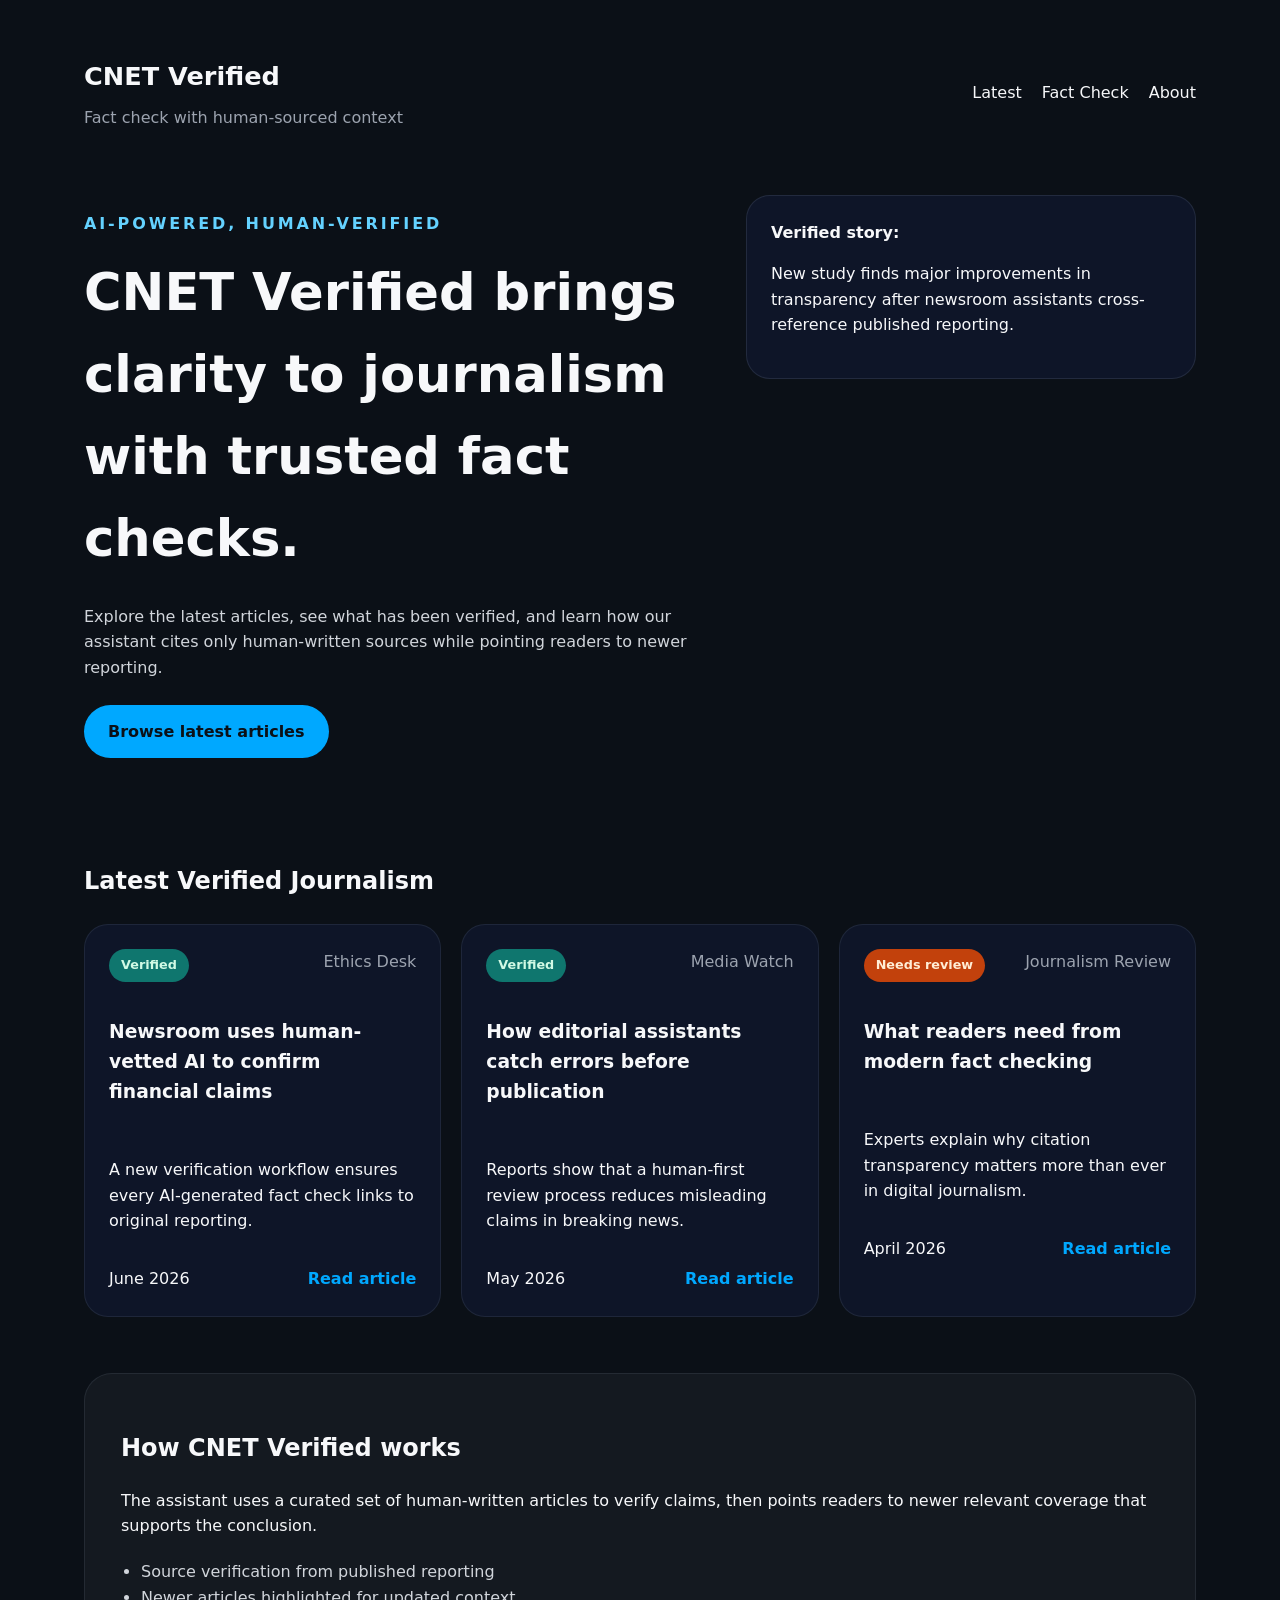
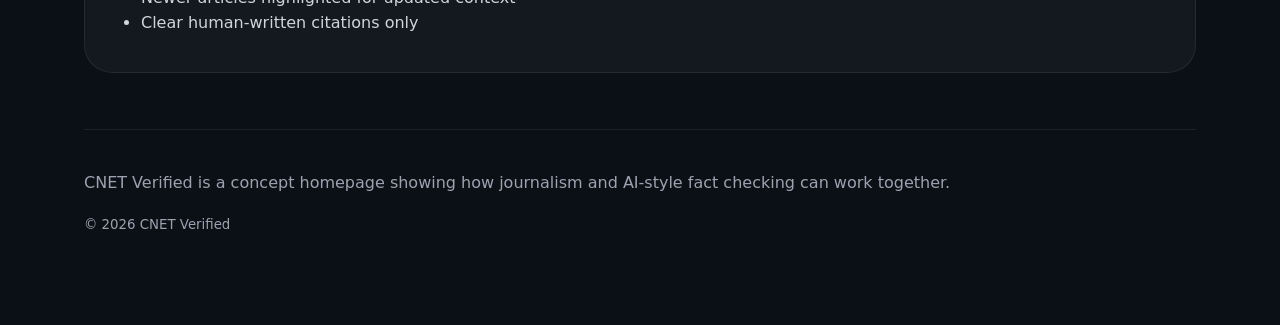
==== index.html @ 5699f8e9 "Updates" ====
<!DOCTYPE html><html lang="en"><head><meta charSet="utf-8"/><meta name="viewport" content="width=device-width, initial-scale=1"/><link rel="stylesheet" href="/_next/static/css/9b09303261e4e74f.css" data-precedence="next"/><link rel="preload" as="script" fetchPriority="low" href="/_next/static/chunks/webpack-41326cdcaf341755.js"/><script src="/_next/static/chunks/4bd1b696-2bfa57da125389e3.js" async=""></script><script src="/_next/static/chunks/587-c7f2815ecf19825a.js" async=""></script><script src="/_next/static/chunks/main-app-34743f701839924a.js" async=""></script><title>CNET Verified</title><meta name="description" content="AI-assisted fact checking for journalism using human-written sources."/><script src="/_next/static/chunks/polyfills-42372ed130431b0a.js" noModule=""></script></head><body><main><header class="header"><div class="brand"><span class="logo">CNET Verified</span><p>Fact check with human-sourced context</p></div><nav class="nav"><a href="#latest">Latest</a><a href="#factcheck">Fact Check</a><a href="#about">About</a></nav></header><section class="hero"><div><p class="eyebrow">AI-powered, human-verified</p><h1>CNET Verified brings clarity to journalism with trusted fact checks.</h1><p class="hero-copy">Explore the latest articles, see what has been verified, and learn how our assistant cites only human-written sources while pointing readers to newer reporting.</p><a class="button" href="https://www.cnet.com/">Browse latest articles</a></div><div class="hero-card"><strong>Verified story:</strong><p>New study finds major improvements in transparency after newsroom assistants cross-reference published reporting.</p></div></section><section class="section" id="latest"><h2>Latest Verified Journalism</h2><div class="article-grid"><article class="card"><div class="card-top"><span class="tag verified">Verified</span><span class="source">Ethics Desk</span></div><h3>Newsroom uses human-vetted AI to confirm financial claims</h3><p>A new verification workflow ensures every AI-generated fact check links to original reporting.</p><div class="card-footer"><span>June 2026</span><a href="#">Read article</a></div></article><article class="card"><div class="card-top"><span class="tag verified">Verified</span><span class="source">Media Watch</span></div><h3>How editorial assistants catch errors before publication</h3><p>Reports show that a human-first review process reduces misleading claims in breaking news.</p><div class="card-footer"><span>May 2026</span><a href="#">Read article</a></div></article><article class="card"><div class="card-top"><span class="tag pending">Needs review</span><span class="source">Journalism Review</span></div><h3>What readers need from modern fact checking</h3><p>Experts explain why citation transparency matters more than ever in digital journalism.</p><div class="card-footer"><span>April 2026</span><a href="#">Read article</a></div></article></div></section><section class="factcheck" id="factcheck"><h2>How CNET Verified works</h2><p>The assistant uses a curated set of human-written articles to verify claims, then points readers to newer relevant coverage that supports the conclusion.</p><ul><li>Source verification from published reporting</li><li>Newer articles highlighted for updated context</li><li>Clear human-written citations only</li></ul></section><footer class="footer" id="about"><p>CNET Verified is a concept homepage showing how journalism and AI-style fact checking can work together.</p><small>© 2026 CNET Verified</small></footer></main><script src="/_next/static/chunks/webpack-41326cdcaf341755.js" async=""></script><script>(self.__next_f=self.__next_f||[]).push([0])</script><script>self.__next_f.push([1,"1:\"$Sreact.fragment\"\n2:I[5244,[],\"\"]\n3:I[3866,[],\"\"]\n4:I[6213,[],\"OutletBoundary\"]\n7:I[6213,[],\"ViewportBoundary\"]\n9:I[6213,[],\"MetadataBoundary\"]\nb:I[4835,[],\"\"]\n:HL[\"/_next/static/css/9b09303261e4e74f.css\",\"style\"]\n"])</script><script>self.__next_f.push([1,"0:{\"P\":null,\"b\":\"xhKhXWisVHiMoPMB_paFF\",\"p\":\"\",\"c\":[\"\",\"\"],\"i\":false,\"f\":[[[\"\",{\"children\":[\"__PAGE__\",{}]},\"$undefined\",\"$undefined\",true],[\"\",[\"$\",\"$1\",\"c\",{\"children\":[[[\"$\",\"link\",\"0\",{\"rel\":\"stylesheet\",\"href\":\"/_next/static/css/9b09303261e4e74f.css\",\"precedence\":\"next\",\"crossOrigin\":\"$undefined\",\"nonce\":\"$undefined\"}]],[\"$\",\"html\",null,{\"lang\":\"en\",\"children\":[\"$\",\"body\",null,{\"children\":[\"$\",\"$L2\",null,{\"parallelRouterKey\":\"children\",\"error\":\"$undefined\",\"errorStyles\":\"$undefined\",\"errorScripts\":\"$undefined\",\"template\":[\"$\",\"$L3\",null,{}],\"templateStyles\":\"$undefined\",\"templateScripts\":\"$undefined\",\"notFound\":[[[\"$\",\"title\",null,{\"children\":\"404: This page could not be found.\"}],[\"$\",\"div\",null,{\"style\":{\"fontFamily\":\"system-ui,\\\"Segoe UI\\\",Roboto,Helvetica,Arial,sans-serif,\\\"Apple Color Emoji\\\",\\\"Segoe UI Emoji\\\"\",\"height\":\"100vh\",\"textAlign\":\"center\",\"display\":\"flex\",\"flexDirection\":\"column\",\"alignItems\":\"center\",\"justifyContent\":\"center\"},\"children\":[\"$\",\"div\",null,{\"children\":[[\"$\",\"style\",null,{\"dangerouslySetInnerHTML\":{\"__html\":\"body{color:#000;background:#fff;margin:0}.next-error-h1{border-right:1px solid rgba(0,0,0,.3)}@media (prefers-color-scheme:dark){body{color:#fff;background:#000}.next-error-h1{border-right:1px solid rgba(255,255,255,.3)}}\"}}],[\"$\",\"h1\",null,{\"className\":\"next-error-h1\",\"style\":{\"display\":\"inline-block\",\"margin\":\"0 20px 0 0\",\"padding\":\"0 23px 0 0\",\"fontSize\":24,\"fontWeight\":500,\"verticalAlign\":\"top\",\"lineHeight\":\"49px\"},\"children\":404}],[\"$\",\"div\",null,{\"style\":{\"display\":\"inline-block\"},\"children\":[\"$\",\"h2\",null,{\"style\":{\"fontSize\":14,\"fontWeight\":400,\"lineHeight\":\"49px\",\"margin\":0},\"children\":\"This page could not be found.\"}]}]]}]}]],\"$undefined\",[]],\"forbidden\":\"$undefined\",\"unauthorized\":\"$undefined\"}]}]}]]}],{\"children\":[\"__PAGE__\",[\"$\",\"$1\",\"c\",{\"children\":[[\"$\",\"main\",null,{\"children\":[[\"$\",\"header\",null,{\"className\":\"header\",\"children\":[[\"$\",\"div\",null,{\"className\":\"brand\",\"children\":[[\"$\",\"span\",null,{\"className\":\"logo\",\"children\":\"CNET Verified\"}],[\"$\",\"p\",null,{\"children\":\"Fact check with human-sourced context\"}]]}],[\"$\",\"nav\",null,{\"className\":\"nav\",\"children\":[[\"$\",\"a\",null,{\"href\":\"#latest\",\"children\":\"Latest\"}],[\"$\",\"a\",null,{\"href\":\"#factcheck\",\"children\":\"Fact Check\"}],[\"$\",\"a\",null,{\"href\":\"#about\",\"children\":\"About\"}]]}]]}],[\"$\",\"section\",null,{\"className\":\"hero\",\"children\":[[\"$\",\"div\",null,{\"children\":[[\"$\",\"p\",null,{\"className\":\"eyebrow\",\"children\":\"AI-powered, human-verified\"}],[\"$\",\"h1\",null,{\"children\":\"CNET Verified brings clarity to journalism with trusted fact checks.\"}],[\"$\",\"p\",null,{\"className\":\"hero-copy\",\"children\":\"Explore the latest articles, see what has been verified, and learn how our assistant cites only human-written sources while pointing readers to newer reporting.\"}],[\"$\",\"a\",null,{\"className\":\"button\",\"href\":\"https://www.cnet.com/\",\"children\":\"Browse latest articles\"}]]}],[\"$\",\"div\",null,{\"className\":\"hero-card\",\"children\":[[\"$\",\"strong\",null,{\"children\":\"Verified story:\"}],[\"$\",\"p\",null,{\"children\":\"New study finds major improvements in transparency after newsroom assistants cross-reference published reporting.\"}]]}]]}],[\"$\",\"section\",null,{\"className\":\"section\",\"id\":\"latest\",\"children\":[[\"$\",\"h2\",null,{\"children\":\"Latest Verified Journalism\"}],[\"$\",\"div\",null,{\"className\":\"article-grid\",\"children\":[[\"$\",\"article\",\"a1\",{\"className\":\"card\",\"children\":[[\"$\",\"div\",null,{\"className\":\"card-top\",\"children\":[[\"$\",\"span\",null,{\"className\":\"tag verified\",\"children\":\"Verified\"}],[\"$\",\"span\",null,{\"className\":\"source\",\"children\":\"Ethics Desk\"}]]}],[\"$\",\"h3\",null,{\"children\":\"Newsroom uses human-vetted AI to confirm financial claims\"}],[\"$\",\"p\",null,{\"children\":\"A new verification workflow ensures every AI-generated fact check links to original reporting.\"}],[\"$\",\"div\",null,{\"className\":\"card-footer\",\"children\":[[\"$\",\"span\",null,{\"children\":\"June 2026\"}],[\"$\",\"a\",null,{\"href\":\"#\",\"children\":\"Read article\"}]]}]]}],[\"$\",\"article\",\"a2\",{\"className\":\"card\",\"children\":[[\"$\",\"div\",null,{\"className\":\"card-top\",\"children\":[[\"$\",\"span\",null,{\"className\":\"tag verified\",\"children\":\"Verified\"}],[\"$\",\"span\",null,{\"className\":\"source\",\"children\":\"Media Watch\"}]]}],[\"$\",\"h3\",null,{\"children\":\"How editorial assistants catch errors before publication\"}],[\"$\",\"p\",null,{\"children\":\"Reports show that a human-first review process reduces misleading claims in breaking news.\"}],[\"$\",\"div\",null,{\"className\":\"card-footer\",\"children\":[[\"$\",\"span\",null,{\"children\":\"May 2026\"}],[\"$\",\"a\",null,{\"href\":\"#\",\"children\":\"Read article\"}]]}]]}],[\"$\",\"article\",\"a3\",{\"className\":\"card\",\"children\":[[\"$\",\"div\",null,{\"className\":\"card-top\",\"children\":[[\"$\",\"span\",null,{\"className\":\"tag pending\",\"children\":\"Needs review\"}],[\"$\",\"span\",null,{\"className\":\"source\",\"children\":\"Journalism Review\"}]]}],[\"$\",\"h3\",null,{\"children\":\"What readers need from modern fact checking\"}],[\"$\",\"p\",null,{\"children\":\"Experts explain why citation transparency matters more than ever in digital journalism.\"}],[\"$\",\"div\",null,{\"className\":\"card-footer\",\"children\":[[\"$\",\"span\",null,{\"children\":\"April 2026\"}],[\"$\",\"a\",null,{\"href\":\"#\",\"children\":\"Read article\"}]]}]]}]]}]]}],[\"$\",\"section\",null,{\"className\":\"factcheck\",\"id\":\"factcheck\",\"children\":[[\"$\",\"h2\",null,{\"children\":\"How CNET Verified works\"}],[\"$\",\"p\",null,{\"children\":\"The assistant uses a curated set of human-written articles to verify claims, then points readers to newer relevant coverage that supports the conclusion.\"}],[\"$\",\"ul\",null,{\"children\":[[\"$\",\"li\",null,{\"children\":\"Source verification from published reporting\"}],[\"$\",\"li\",null,{\"children\":\"Newer articles highlighted for updated context\"}],[\"$\",\"li\",null,{\"children\":\"Clear human-written citations only\"}]]}]]}],[\"$\",\"footer\",null,{\"className\":\"footer\",\"id\":\"about\",\"children\":[[\"$\",\"p\",null,{\"children\":\"CNET Verified is a concept homepage showing how journalism and AI-style fact checking can work together.\"}],[\"$\",\"small\",null,{\"children\":\"© 2026 CNET Verified\"}]]}]]}],\"$undefined\",null,[\"$\",\"$L4\",null,{\"children\":[\"$L5\",\"$L6\",null]}]]}],{},null,false]},null,false],[\"$\",\"$1\",\"h\",{\"children\":[null,[\"$\",\"$1\",\"03JcQ2yPoprVr2ww-uQWM\",{\"children\":[[\"$\",\"$L7\",null,{\"children\":\"$L8\"}],null]}],[\"$\",\"$L9\",null,{\"children\":\"$La\"}]]}],false]],\"m\":\"$undefined\",\"G\":[\"$b\",\"$undefined\"],\"s\":false,\"S\":true}\n"])</script><script>self.__next_f.push([1,"8:[[\"$\",\"meta\",\"0\",{\"charSet\":\"utf-8\"}],[\"$\",\"meta\",\"1\",{\"name\":\"viewport\",\"content\":\"width=device-width, initial-scale=1\"}]]\n5:null\n"])</script><script>self.__next_f.push([1,"6:null\na:[[\"$\",\"title\",\"0\",{\"children\":\"CNET Verified\"}],[\"$\",\"meta\",\"1\",{\"name\":\"description\",\"content\":\"AI-assisted fact checking for journalism using human-written sources.\"}]]\n"])</script></body></html>
---- _next/static/css/9b09303261e4e74f.css ----
:root{color-scheme:dark;background:#0b1017;color:#f7f8fa;font-family:Inter,system-ui,-apple-system,BlinkMacSystemFont,Segoe UI,sans-serif}*{box-sizing:border-box}body{margin:0;padding:0;line-height:1.6}main{max-width:1160px;margin:0 auto;padding:32px 24px 64px}.header{display:flex;justify-content:space-between;align-items:center;gap:24px;padding:24px 0}.brand .logo{font-size:1.6rem;font-weight:800}.brand p{margin:8px 0 0;color:#9ca3af}.nav a{color:#f7f8fa;text-decoration:none;margin-left:20px}.hero{display:grid;grid-template-columns:1.4fr 1fr;grid-gap:32px;gap:32px;align-items:start;padding:40px 0 60px}.eyebrow{text-transform:uppercase;letter-spacing:.18em;color:#64d2ff;font-weight:700;margin-bottom:16px}.hero h1{font-size:clamp(2.5rem,4vw,4rem);margin:0;max-width:700px}.hero-copy{max-width:620px;color:#d1d5db;margin:24px 0}.button{display:inline-block;background:#00a8ff;color:#0b1017;padding:14px 24px;border-radius:999px;text-decoration:none;font-weight:700}.hero-card{background:rgba(15,23,42,.95);border:1px solid rgba(148,163,184,.15);padding:24px;border-radius:24px}.section{padding-top:24px}.article-grid{display:grid;grid-template-columns:repeat(auto-fit,minmax(280px,1fr));grid-gap:20px;gap:20px;margin-top:24px}.card{background:rgba(15,23,42,.95);border:1px solid rgba(148,163,184,.12);border-radius:24px;padding:24px;display:flex;flex-direction:column;gap:16px}.card-top{display:flex;justify-content:space-between;gap:12px;flex-wrap:wrap}.tag{border-radius:999px;padding:6px 12px;font-size:.8rem;font-weight:700}.verified{background:#0f766e;color:#d1fae5}.pending{background:#c2410c;color:#ffedd5}.source{color:#9ca3af}.card-footer{display:flex;justify-content:space-between;align-items:center}.card-footer a{color:#00a8ff;text-decoration:none;font-weight:700}.factcheck{margin-top:56px;padding:36px;background:rgba(255,255,255,.04);border-radius:28px;border:1px solid rgba(148,163,184,.12)}.factcheck ul{margin:20px 0 0;padding-left:20px;color:#d1d5db}.footer{margin-top:56px;padding:24px 0;border-top:1px solid rgba(148,163,184,.12);color:#9ca3af}
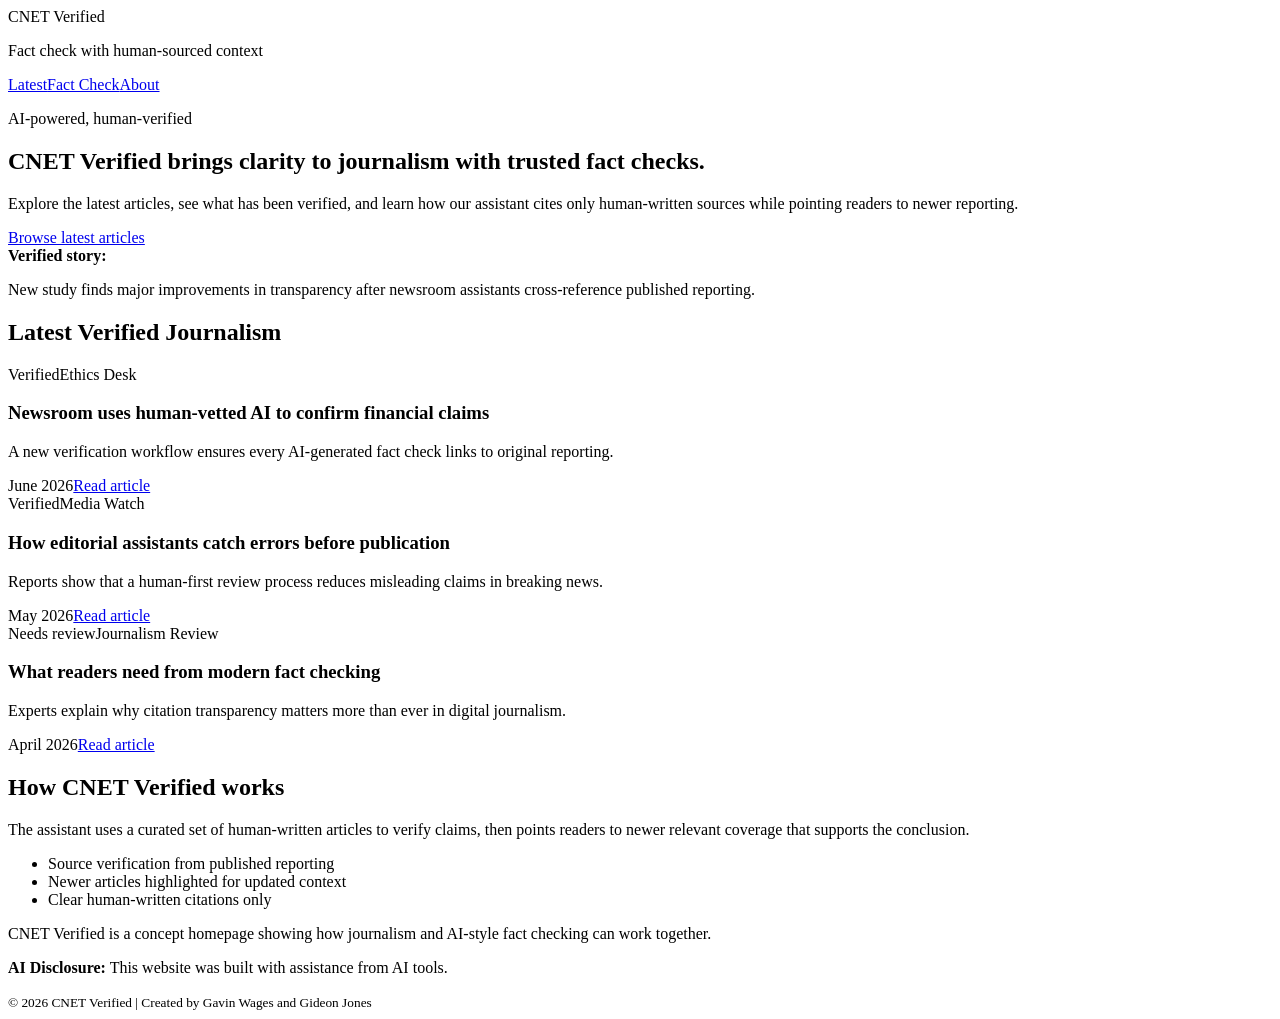
==== commit 2bdf5913: "Updates" ====
--- a/index.html
+++ b/index.html
@@ -1 +1 @@
-<!DOCTYPE html><html lang="en"><head><meta charSet="utf-8"/><meta name="viewport" content="width=device-width, initial-scale=1"/><link rel="stylesheet" href="/_next/static/css/9b09303261e4e74f.css" data-precedence="next"/><link rel="preload" as="script" fetchPriority="low" href="/_next/static/chunks/webpack-41326cdcaf341755.js"/><script src="/_next/static/chunks/4bd1b696-2bfa57da125389e3.js" async=""></script><script src="/_next/static/chunks/587-c7f2815ecf19825a.js" async=""></script><script src="/_next/static/chunks/main-app-34743f701839924a.js" async=""></script><title>CNET Verified</title><meta name="description" content="AI-assisted fact checking for journalism using human-written sources."/><script src="/_next/static/chunks/polyfills-42372ed130431b0a.js" noModule=""></script></head><body><main><header class="header"><div class="brand"><span class="logo">CNET Verified</span><p>Fact check with human-sourced context</p></div><nav class="nav"><a href="#latest">Latest</a><a href="#factcheck">Fact Check</a><a href="#about">About</a></nav></header><section class="hero"><div><p class="eyebrow">AI-powered, human-verified</p><h1>CNET Verified brings clarity to journalism with trusted fact checks.</h1><p class="hero-copy">Explore the latest articles, see what has been verified, and learn how our assistant cites only human-written sources while pointing readers to newer reporting.</p><a class="button" href="https://www.cnet.com/">Browse latest articles</a></div><div class="hero-card"><strong>Verified story:</strong><p>New study finds major improvements in transparency after newsroom assistants cross-reference published reporting.</p></div></section><section class="section" id="latest"><h2>Latest Verified Journalism</h2><div class="article-grid"><article class="card"><div class="card-top"><span class="tag verified">Verified</span><span class="source">Ethics Desk</span></div><h3>Newsroom uses human-vetted AI to confirm financial claims</h3><p>A new verification workflow ensures every AI-generated fact check links to original reporting.</p><div class="card-footer"><span>June 2026</span><a href="#">Read article</a></div></article><article class="card"><div class="card-top"><span class="tag verified">Verified</span><span class="source">Media Watch</span></div><h3>How editorial assistants catch errors before publication</h3><p>Reports show that a human-first review process reduces misleading claims in breaking news.</p><div class="card-footer"><span>May 2026</span><a href="#">Read article</a></div></article><article class="card"><div class="card-top"><span class="tag pending">Needs review</span><span class="source">Journalism Review</span></div><h3>What readers need from modern fact checking</h3><p>Experts explain why citation transparency matters more than ever in digital journalism.</p><div class="card-footer"><span>April 2026</span><a href="#">Read article</a></div></article></div></section><section class="factcheck" id="factcheck"><h2>How CNET Verified works</h2><p>The assistant uses a curated set of human-written articles to verify claims, then points readers to newer relevant coverage that supports the conclusion.</p><ul><li>Source verification from published reporting</li><li>Newer articles highlighted for updated context</li><li>Clear human-written citations only</li></ul></section><footer class="footer" id="about"><p>CNET Verified is a concept homepage showing how journalism and AI-style fact checking can work together.</p><small>© 2026 CNET Verified</small></footer></main><script src="/_next/static/chunks/webpack-41326cdcaf341755.js" async=""></script><script>(self.__next_f=self.__next_f||[]).push([0])</script><script>self.__next_f.push([1,"1:\"$Sreact.fragment\"\n2:I[5244,[],\"\"]\n3:I[3866,[],\"\"]\n4:I[6213,[],\"OutletBoundary\"]\n7:I[6213,[],\"ViewportBoundary\"]\n9:I[6213,[],\"MetadataBoundary\"]\nb:I[4835,[],\"\"]\n:HL[\"/_next/static/css/9b09303261e4e74f.css\",\"style\"]\n"])</script><script>self.__next_f.push([1,"0:{\"P\":null,\"b\":\"xhKhXWisVHiMoPMB_paFF\",\"p\":\"\",\"c\":[\"\",\"\"],\"i\":false,\"f\":[[[\"\",{\"children\":[\"__PAGE__\",{}]},\"$undefined\",\"$undefined\",true],[\"\",[\"$\",\"$1\",\"c\",{\"children\":[[[\"$\",\"link\",\"0\",{\"rel\":\"stylesheet\",\"href\":\"/_next/static/css/9b09303261e4e74f.css\",\"precedence\":\"next\",\"crossOrigin\":\"$undefined\",\"nonce\":\"$undefined\"}]],[\"$\",\"html\",null,{\"lang\":\"en\",\"children\":[\"$\",\"body\",null,{\"children\":[\"$\",\"$L2\",null,{\"parallelRouterKey\":\"children\",\"error\":\"$undefined\",\"errorStyles\":\"$undefined\",\"errorScripts\":\"$undefined\",\"template\":[\"$\",\"$L3\",null,{}],\"templateStyles\":\"$undefined\",\"templateScripts\":\"$undefined\",\"notFound\":[[[\"$\",\"title\",null,{\"children\":\"404: This page could not be found.\"}],[\"$\",\"div\",null,{\"style\":{\"fontFamily\":\"system-ui,\\\"Segoe UI\\\",Roboto,Helvetica,Arial,sans-serif,\\\"Apple Color Emoji\\\",\\\"Segoe UI Emoji\\\"\",\"height\":\"100vh\",\"textAlign\":\"center\",\"display\":\"flex\",\"flexDirection\":\"column\",\"alignItems\":\"center\",\"justifyContent\":\"center\"},\"children\":[\"$\",\"div\",null,{\"children\":[[\"$\",\"style\",null,{\"dangerouslySetInnerHTML\":{\"__html\":\"body{color:#000;background:#fff;margin:0}.next-error-h1{border-right:1px solid rgba(0,0,0,.3)}@media (prefers-color-scheme:dark){body{color:#fff;background:#000}.next-error-h1{border-right:1px solid rgba(255,255,255,.3)}}\"}}],[\"$\",\"h1\",null,{\"className\":\"next-error-h1\",\"style\":{\"display\":\"inline-block\",\"margin\":\"0 20px 0 0\",\"padding\":\"0 23px 0 0\",\"fontSize\":24,\"fontWeight\":500,\"verticalAlign\":\"top\",\"lineHeight\":\"49px\"},\"children\":404}],[\"$\",\"div\",null,{\"style\":{\"display\":\"inline-block\"},\"children\":[\"$\",\"h2\",null,{\"style\":{\"fontSize\":14,\"fontWeight\":400,\"lineHeight\":\"49px\",\"margin\":0},\"children\":\"This page could not be found.\"}]}]]}]}]],\"$undefined\",[]],\"forbidden\":\"$undefined\",\"unauthorized\":\"$undefined\"}]}]}]]}],{\"children\":[\"__PAGE__\",[\"$\",\"$1\",\"c\",{\"children\":[[\"$\",\"main\",null,{\"children\":[[\"$\",\"header\",null,{\"className\":\"header\",\"children\":[[\"$\",\"div\",null,{\"className\":\"brand\",\"children\":[[\"$\",\"span\",null,{\"className\":\"logo\",\"children\":\"CNET Verified\"}],[\"$\",\"p\",null,{\"children\":\"Fact check with human-sourced context\"}]]}],[\"$\",\"nav\",null,{\"className\":\"nav\",\"children\":[[\"$\",\"a\",null,{\"href\":\"#latest\",\"children\":\"Latest\"}],[\"$\",\"a\",null,{\"href\":\"#factcheck\",\"children\":\"Fact Check\"}],[\"$\",\"a\",null,{\"href\":\"#about\",\"children\":\"About\"}]]}]]}],[\"$\",\"section\",null,{\"className\":\"hero\",\"children\":[[\"$\",\"div\",null,{\"children\":[[\"$\",\"p\",null,{\"className\":\"eyebrow\",\"children\":\"AI-powered, human-verified\"}],[\"$\",\"h1\",null,{\"children\":\"CNET Verified brings clarity to journalism with trusted fact checks.\"}],[\"$\",\"p\",null,{\"className\":\"hero-copy\",\"children\":\"Explore the latest articles, see what has been verified, and learn how our assistant cites only human-written sources while pointing readers to newer reporting.\"}],[\"$\",\"a\",null,{\"className\":\"button\",\"href\":\"https://www.cnet.com/\",\"children\":\"Browse latest articles\"}]]}],[\"$\",\"div\",null,{\"className\":\"hero-card\",\"children\":[[\"$\",\"strong\",null,{\"children\":\"Verified story:\"}],[\"$\",\"p\",null,{\"children\":\"New study finds major improvements in transparency after newsroom assistants cross-reference published reporting.\"}]]}]]}],[\"$\",\"section\",null,{\"className\":\"section\",\"id\":\"latest\",\"children\":[[\"$\",\"h2\",null,{\"children\":\"Latest Verified Journalism\"}],[\"$\",\"div\",null,{\"className\":\"article-grid\",\"children\":[[\"$\",\"article\",\"a1\",{\"className\":\"card\",\"children\":[[\"$\",\"div\",null,{\"className\":\"card-top\",\"children\":[[\"$\",\"span\",null,{\"className\":\"tag verified\",\"children\":\"Verified\"}],[\"$\",\"span\",null,{\"className\":\"source\",\"children\":\"Ethics Desk\"}]]}],[\"$\",\"h3\",null,{\"children\":\"Newsroom uses human-vetted AI to confirm financial claims\"}],[\"$\",\"p\",null,{\"children\":\"A new verification workflow ensures every AI-generated fact check links to original reporting.\"}],[\"$\",\"div\",null,{\"className\":\"card-footer\",\"children\":[[\"$\",\"span\",null,{\"children\":\"June 2026\"}],[\"$\",\"a\",null,{\"href\":\"#\",\"children\":\"Read article\"}]]}]]}],[\"$\",\"article\",\"a2\",{\"className\":\"card\",\"children\":[[\"$\",\"div\",null,{\"className\":\"card-top\",\"children\":[[\"$\",\"span\",null,{\"className\":\"tag verified\",\"children\":\"Verified\"}],[\"$\",\"span\",null,{\"className\":\"source\",\"children\":\"Media Watch\"}]]}],[\"$\",\"h3\",null,{\"children\":\"How editorial assistants catch errors before publication\"}],[\"$\",\"p\",null,{\"children\":\"Reports show that a human-first review process reduces misleading claims in breaking news.\"}],[\"$\",\"div\",null,{\"className\":\"card-footer\",\"children\":[[\"$\",\"span\",null,{\"children\":\"May 2026\"}],[\"$\",\"a\",null,{\"href\":\"#\",\"children\":\"Read article\"}]]}]]}],[\"$\",\"article\",\"a3\",{\"className\":\"card\",\"children\":[[\"$\",\"div\",null,{\"className\":\"card-top\",\"children\":[[\"$\",\"span\",null,{\"className\":\"tag pending\",\"children\":\"Needs review\"}],[\"$\",\"span\",null,{\"className\":\"source\",\"children\":\"Journalism Review\"}]]}],[\"$\",\"h3\",null,{\"children\":\"What readers need from modern fact checking\"}],[\"$\",\"p\",null,{\"children\":\"Experts explain why citation transparency matters more than ever in digital journalism.\"}],[\"$\",\"div\",null,{\"className\":\"card-footer\",\"children\":[[\"$\",\"span\",null,{\"children\":\"April 2026\"}],[\"$\",\"a\",null,{\"href\":\"#\",\"children\":\"Read article\"}]]}]]}]]}]]}],[\"$\",\"section\",null,{\"className\":\"factcheck\",\"id\":\"factcheck\",\"children\":[[\"$\",\"h2\",null,{\"children\":\"How CNET Verified works\"}],[\"$\",\"p\",null,{\"children\":\"The assistant uses a curated set of human-written articles to verify claims, then points readers to newer relevant coverage that supports the conclusion.\"}],[\"$\",\"ul\",null,{\"children\":[[\"$\",\"li\",null,{\"children\":\"Source verification from published reporting\"}],[\"$\",\"li\",null,{\"children\":\"Newer articles highlighted for updated context\"}],[\"$\",\"li\",null,{\"children\":\"Clear human-written citations only\"}]]}]]}],[\"$\",\"footer\",null,{\"className\":\"footer\",\"id\":\"about\",\"children\":[[\"$\",\"p\",null,{\"children\":\"CNET Verified is a concept homepage showing how journalism and AI-style fact checking can work together.\"}],[\"$\",\"small\",null,{\"children\":\"© 2026 CNET Verified\"}]]}]]}],\"$undefined\",null,[\"$\",\"$L4\",null,{\"children\":[\"$L5\",\"$L6\",null]}]]}],{},null,false]},null,false],[\"$\",\"$1\",\"h\",{\"children\":[null,[\"$\",\"$1\",\"03JcQ2yPoprVr2ww-uQWM\",{\"children\":[[\"$\",\"$L7\",null,{\"children\":\"$L8\"}],null]}],[\"$\",\"$L9\",null,{\"children\":\"$La\"}]]}],false]],\"m\":\"$undefined\",\"G\":[\"$b\",\"$undefined\"],\"s\":false,\"S\":true}\n"])</script><script>self.__next_f.push([1,"8:[[\"$\",\"meta\",\"0\",{\"charSet\":\"utf-8\"}],[\"$\",\"meta\",\"1\",{\"name\":\"viewport\",\"content\":\"width=device-width, initial-scale=1\"}]]\n5:null\n"])</script><script>self.__next_f.push([1,"6:null\na:[[\"$\",\"title\",\"0\",{\"children\":\"CNET Verified\"}],[\"$\",\"meta\",\"1\",{\"name\":\"description\",\"content\":\"AI-assisted fact checking for journalism using human-written sources.\"}]]\n"])</script></body></html>+<!DOCTYPE html><html lang="en"><head><meta charSet="utf-8"/><meta name="viewport" content="width=device-width, initial-scale=1"/><link rel="stylesheet" href="/cnet-verified/_next/static/css/7ac8077b1e2ccf5b.css" data-precedence="next"/><link rel="preload" as="script" fetchPriority="low" href="/cnet-verified/_next/static/chunks/webpack-8af9878ac2420926.js"/><script src="/cnet-verified/_next/static/chunks/4bd1b696-2bfa57da125389e3.js" async=""></script><script src="/cnet-verified/_next/static/chunks/587-500b49f35cc62f8b.js" async=""></script><script src="/cnet-verified/_next/static/chunks/main-app-34743f701839924a.js" async=""></script><title>CNET Verified</title><meta name="description" content="AI-assisted fact checking for journalism using human-written sources."/><script src="/cnet-verified/_next/static/chunks/polyfills-42372ed130431b0a.js" noModule=""></script></head><body><main><header class="header"><div class="brand"><span class="logo">CNET Verified</span><p>Fact check with human-sourced context</p></div><nav class="nav"><a href="#latest">Latest</a><a href="#factcheck">Fact Check</a><a href="#about">About</a></nav></header><section class="hero"><div><p class="eyebrow">AI-powered, human-verified</p><h1>CNET Verified brings clarity to journalism with trusted fact checks.</h1><p class="hero-copy">Explore the latest articles, see what has been verified, and learn how our assistant cites only human-written sources while pointing readers to newer reporting.</p><a class="button" href="https://www.cnet.com/">Browse latest articles</a></div><div class="hero-card"><strong>Verified story:</strong><p>New study finds major improvements in transparency after newsroom assistants cross-reference published reporting.</p></div></section><section class="section" id="latest"><h2>Latest Verified Journalism</h2><div class="article-grid"><article class="card"><div class="card-top"><span class="tag verified">Verified</span><span class="source">Ethics Desk</span></div><h3>Newsroom uses human-vetted AI to confirm financial claims</h3><p>A new verification workflow ensures every AI-generated fact check links to original reporting.</p><div class="card-footer"><span>June 2026</span><a href="#">Read article</a></div></article><article class="card"><div class="card-top"><span class="tag verified">Verified</span><span class="source">Media Watch</span></div><h3>How editorial assistants catch errors before publication</h3><p>Reports show that a human-first review process reduces misleading claims in breaking news.</p><div class="card-footer"><span>May 2026</span><a href="#">Read article</a></div></article><article class="card"><div class="card-top"><span class="tag pending">Needs review</span><span class="source">Journalism Review</span></div><h3>What readers need from modern fact checking</h3><p>Experts explain why citation transparency matters more than ever in digital journalism.</p><div class="card-footer"><span>April 2026</span><a href="#">Read article</a></div></article></div></section><section class="factcheck" id="factcheck"><h2>How CNET Verified works</h2><p>The assistant uses a curated set of human-written articles to verify claims, then points readers to newer relevant coverage that supports the conclusion.</p><ul><li>Source verification from published reporting</li><li>Newer articles highlighted for updated context</li><li>Clear human-written citations only</li></ul></section><footer class="footer" id="about"><p>CNET Verified is a concept homepage showing how journalism and AI-style fact checking can work together.</p><p class="ai-notice"><strong>AI Disclosure:</strong> This website was built with assistance from AI tools.</p><small>© 2026 CNET Verified | Created by Gavin Wages and Gideon Jones</small></footer></main><script src="/cnet-verified/_next/static/chunks/webpack-8af9878ac2420926.js" async=""></script><script>(self.__next_f=self.__next_f||[]).push([0])</script><script>self.__next_f.push([1,"1:\"$Sreact.fragment\"\n2:I[5244,[],\"\"]\n3:I[3866,[],\"\"]\n4:I[6213,[],\"OutletBoundary\"]\n7:I[6213,[],\"ViewportBoundary\"]\n9:I[6213,[],\"MetadataBoundary\"]\nb:I[4835,[],\"\"]\n:HL[\"/cnet-verified/_next/static/css/7ac8077b1e2ccf5b.css\",\"style\"]\n"])</script><script>self.__next_f.push([1,"0:{\"P\":null,\"b\":\"iFi00sFt4zF4ZYRiVpKKf\",\"p\":\"/cnet-verified\",\"c\":[\"\",\"\"],\"i\":false,\"f\":[[[\"\",{\"children\":[\"__PAGE__\",{}]},\"$undefined\",\"$undefined\",true],[\"\",[\"$\",\"$1\",\"c\",{\"children\":[[[\"$\",\"link\",\"0\",{\"rel\":\"stylesheet\",\"href\":\"/cnet-verified/_next/static/css/7ac8077b1e2ccf5b.css\",\"precedence\":\"next\",\"crossOrigin\":\"$undefined\",\"nonce\":\"$undefined\"}]],[\"$\",\"html\",null,{\"lang\":\"en\",\"children\":[\"$\",\"body\",null,{\"children\":[\"$\",\"$L2\",null,{\"parallelRouterKey\":\"children\",\"error\":\"$undefined\",\"errorStyles\":\"$undefined\",\"errorScripts\":\"$undefined\",\"template\":[\"$\",\"$L3\",null,{}],\"templateStyles\":\"$undefined\",\"templateScripts\":\"$undefined\",\"notFound\":[[[\"$\",\"title\",null,{\"children\":\"404: This page could not be found.\"}],[\"$\",\"div\",null,{\"style\":{\"fontFamily\":\"system-ui,\\\"Segoe UI\\\",Roboto,Helvetica,Arial,sans-serif,\\\"Apple Color Emoji\\\",\\\"Segoe UI Emoji\\\"\",\"height\":\"100vh\",\"textAlign\":\"center\",\"display\":\"flex\",\"flexDirection\":\"column\",\"alignItems\":\"center\",\"justifyContent\":\"center\"},\"children\":[\"$\",\"div\",null,{\"children\":[[\"$\",\"style\",null,{\"dangerouslySetInnerHTML\":{\"__html\":\"body{color:#000;background:#fff;margin:0}.next-error-h1{border-right:1px solid rgba(0,0,0,.3)}@media (prefers-color-scheme:dark){body{color:#fff;background:#000}.next-error-h1{border-right:1px solid rgba(255,255,255,.3)}}\"}}],[\"$\",\"h1\",null,{\"className\":\"next-error-h1\",\"style\":{\"display\":\"inline-block\",\"margin\":\"0 20px 0 0\",\"padding\":\"0 23px 0 0\",\"fontSize\":24,\"fontWeight\":500,\"verticalAlign\":\"top\",\"lineHeight\":\"49px\"},\"children\":404}],[\"$\",\"div\",null,{\"style\":{\"display\":\"inline-block\"},\"children\":[\"$\",\"h2\",null,{\"style\":{\"fontSize\":14,\"fontWeight\":400,\"lineHeight\":\"49px\",\"margin\":0},\"children\":\"This page could not be found.\"}]}]]}]}]],\"$undefined\",[]],\"forbidden\":\"$undefined\",\"unauthorized\":\"$undefined\"}]}]}]]}],{\"children\":[\"__PAGE__\",[\"$\",\"$1\",\"c\",{\"children\":[[\"$\",\"main\",null,{\"children\":[[\"$\",\"header\",null,{\"className\":\"header\",\"children\":[[\"$\",\"div\",null,{\"className\":\"brand\",\"children\":[[\"$\",\"span\",null,{\"className\":\"logo\",\"children\":\"CNET Verified\"}],[\"$\",\"p\",null,{\"children\":\"Fact check with human-sourced context\"}]]}],[\"$\",\"nav\",null,{\"className\":\"nav\",\"children\":[[\"$\",\"a\",null,{\"href\":\"#latest\",\"children\":\"Latest\"}],[\"$\",\"a\",null,{\"href\":\"#factcheck\",\"children\":\"Fact Check\"}],[\"$\",\"a\",null,{\"href\":\"#about\",\"children\":\"About\"}]]}]]}],[\"$\",\"section\",null,{\"className\":\"hero\",\"children\":[[\"$\",\"div\",null,{\"children\":[[\"$\",\"p\",null,{\"className\":\"eyebrow\",\"children\":\"AI-powered, human-verified\"}],[\"$\",\"h1\",null,{\"children\":\"CNET Verified brings clarity to journalism with trusted fact checks.\"}],[\"$\",\"p\",null,{\"className\":\"hero-copy\",\"children\":\"Explore the latest articles, see what has been verified, and learn how our assistant cites only human-written sources while pointing readers to newer reporting.\"}],[\"$\",\"a\",null,{\"className\":\"button\",\"href\":\"https://www.cnet.com/\",\"children\":\"Browse latest articles\"}]]}],[\"$\",\"div\",null,{\"className\":\"hero-card\",\"children\":[[\"$\",\"strong\",null,{\"children\":\"Verified story:\"}],[\"$\",\"p\",null,{\"children\":\"New study finds major improvements in transparency after newsroom assistants cross-reference published reporting.\"}]]}]]}],[\"$\",\"section\",null,{\"className\":\"section\",\"id\":\"latest\",\"children\":[[\"$\",\"h2\",null,{\"children\":\"Latest Verified Journalism\"}],[\"$\",\"div\",null,{\"className\":\"article-grid\",\"children\":[[\"$\",\"article\",\"a1\",{\"className\":\"card\",\"children\":[[\"$\",\"div\",null,{\"className\":\"card-top\",\"children\":[[\"$\",\"span\",null,{\"className\":\"tag verified\",\"children\":\"Verified\"}],[\"$\",\"span\",null,{\"className\":\"source\",\"children\":\"Ethics Desk\"}]]}],[\"$\",\"h3\",null,{\"children\":\"Newsroom uses human-vetted AI to confirm financial claims\"}],[\"$\",\"p\",null,{\"children\":\"A new verification workflow ensures every AI-generated fact check links to original reporting.\"}],[\"$\",\"div\",null,{\"className\":\"card-footer\",\"children\":[[\"$\",\"span\",null,{\"children\":\"June 2026\"}],[\"$\",\"a\",null,{\"href\":\"#\",\"children\":\"Read article\"}]]}]]}],[\"$\",\"article\",\"a2\",{\"className\":\"card\",\"children\":[[\"$\",\"div\",null,{\"className\":\"card-top\",\"children\":[[\"$\",\"span\",null,{\"className\":\"tag verified\",\"children\":\"Verified\"}],[\"$\",\"span\",null,{\"className\":\"source\",\"children\":\"Media Watch\"}]]}],[\"$\",\"h3\",null,{\"children\":\"How editorial assistants catch errors before publication\"}],[\"$\",\"p\",null,{\"children\":\"Reports show that a human-first review process reduces misleading claims in breaking news.\"}],[\"$\",\"div\",null,{\"className\":\"card-footer\",\"children\":[[\"$\",\"span\",null,{\"children\":\"May 2026\"}],[\"$\",\"a\",null,{\"href\":\"#\",\"children\":\"Read article\"}]]}]]}],[\"$\",\"article\",\"a3\",{\"className\":\"card\",\"children\":[[\"$\",\"div\",null,{\"className\":\"card-top\",\"children\":[[\"$\",\"span\",null,{\"className\":\"tag pending\",\"children\":\"Needs review\"}],[\"$\",\"span\",null,{\"className\":\"source\",\"children\":\"Journalism Review\"}]]}],[\"$\",\"h3\",null,{\"children\":\"What readers need from modern fact checking\"}],[\"$\",\"p\",null,{\"children\":\"Experts explain why citation transparency matters more than ever in digital journalism.\"}],[\"$\",\"div\",null,{\"className\":\"card-footer\",\"children\":[[\"$\",\"span\",null,{\"children\":\"April 2026\"}],[\"$\",\"a\",null,{\"href\":\"#\",\"children\":\"Read article\"}]]}]]}]]}]]}],[\"$\",\"section\",null,{\"className\":\"factcheck\",\"id\":\"factcheck\",\"children\":[[\"$\",\"h2\",null,{\"children\":\"How CNET Verified works\"}],[\"$\",\"p\",null,{\"children\":\"The assistant uses a curated set of human-written articles to verify claims, then points readers to newer relevant coverage that supports the conclusion.\"}],[\"$\",\"ul\",null,{\"children\":[[\"$\",\"li\",null,{\"children\":\"Source verification from published reporting\"}],[\"$\",\"li\",null,{\"children\":\"Newer articles highlighted for updated context\"}],[\"$\",\"li\",null,{\"children\":\"Clear human-written citations only\"}]]}]]}],[\"$\",\"footer\",null,{\"className\":\"footer\",\"id\":\"about\",\"children\":[[\"$\",\"p\",null,{\"children\":\"CNET Verified is a concept homepage showing how journalism and AI-style fact checking can work together.\"}],[\"$\",\"p\",null,{\"className\":\"ai-notice\",\"children\":[[\"$\",\"strong\",null,{\"children\":\"AI Disclosure:\"}],\" This website was built with assistance from AI tools.\"]}],[\"$\",\"small\",null,{\"children\":\"© 2026 CNET Verified | Created by Gavin Wages and Gideon Jones\"}]]}]]}],\"$undefined\",null,[\"$\",\"$L4\",null,{\"children\":[\"$L5\",\"$L6\",null]}]]}],{},null,false]},null,false],[\"$\",\"$1\",\"h\",{\"children\":[null,[\"$\",\"$1\",\"tyICfGAtKNJlRaiak2_V6\",{\"children\":[[\"$\",\"$L7\",null,{\"children\":\"$L8\"}],null]}],[\"$\",\"$L9\",null,{\"children\":\"$La\"}]]}],false]],\"m\":\"$undefined\",\"G\":[\"$b\",\"$undefined\"],\"s\":false,\"S\":true}\n"])</script><script>self.__next_f.push([1,"8:[[\"$\",\"meta\",\"0\",{\"charSet\":\"utf-8\"}],[\"$\",\"meta\",\"1\",{\"name\":\"viewport\",\"content\":\"width=device-width, initial-scale=1\"}]]\n5:null\n"])</script><script>self.__next_f.push([1,"6:null\na:[[\"$\",\"title\",\"0\",{\"children\":\"CNET Verified\"}],[\"$\",\"meta\",\"1\",{\"name\":\"description\",\"content\":\"AI-assisted fact checking for journalism using human-written sources.\"}]]\n"])</script></body></html>
